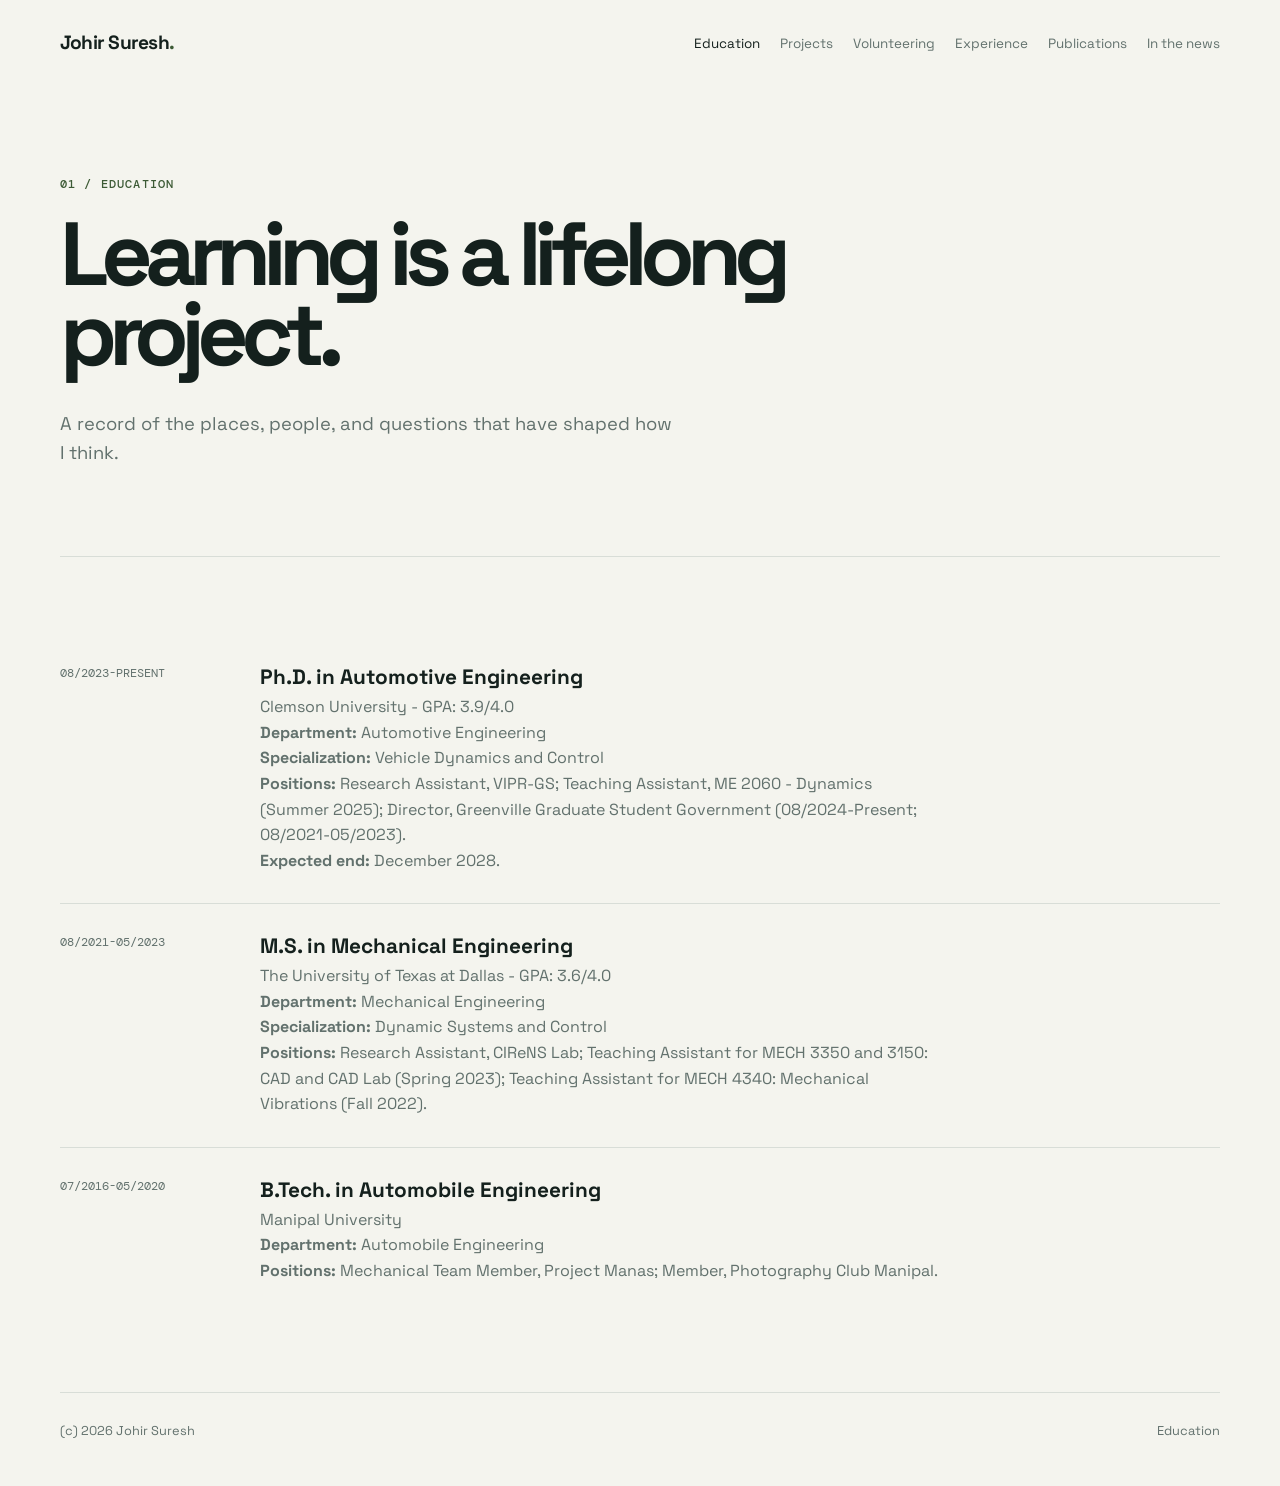
==== education.html @ f19c09bc "first commit, basic info" ====
<!doctype html>
<html lang="en">
<head><meta charset="utf-8"><meta name="viewport" content="width=device-width, initial-scale=1"><title>Education - Johir Suresh</title><link rel="stylesheet" href="assets/css/styles.css"></head>
<body>
<header class="site-header"><a class="brand" href="index.html">Johir Suresh<span>.</span></a><nav class="site-nav" aria-label="Main navigation"><a href="education.html" aria-current="page">Education</a><a href="projects.html">Projects</a><a href="volunteering.html">Volunteering</a><a href="experience.html">Experience</a><a href="publications.html">Publications</a><a href="news.html">In the news</a></nav></header>
<main><section class="page-intro"><p class="eyebrow">01 / Education</p><h1>Learning is a lifelong project.</h1><p class="lede">A record of the places, people, and questions that have shaped how I think.</p></section>
<section class="section"><div class="timeline">
<article class="timeline-item"><span class="meta">08/2023-PRESENT</span><div><h3>Ph.D. in Automotive Engineering</h3><p>Clemson University - GPA: 3.9/4.0</p><p><strong>Department:</strong> Automotive Engineering</p><p><strong>Specialization:</strong> Vehicle Dynamics and Control</p><p><strong>Positions:</strong> Research Assistant, VIPR-GS; Teaching Assistant, ME 2060 - Dynamics (Summer 2025); Director, Greenville Graduate Student Government (08/2024-Present; 08/2021-05/2023).</p><p><strong>Expected end:</strong> December 2028.</p></div></article>
<article class="timeline-item"><span class="meta">08/2021-05/2023</span><div><h3>M.S. in Mechanical Engineering</h3><p>The University of Texas at Dallas - GPA: 3.6/4.0</p><p><strong>Department:</strong> Mechanical Engineering</p><p><strong>Specialization:</strong> Dynamic Systems and Control</p><p><strong>Positions:</strong> Research Assistant, CIReNS Lab; Teaching Assistant for MECH 3350 and 3150: CAD and CAD Lab (Spring 2023); Teaching Assistant for MECH 4340: Mechanical Vibrations (Fall 2022).</p></div></article>
<article class="timeline-item"><span class="meta">07/2016-05/2020</span><div><h3>B.Tech. in Automobile Engineering</h3><p>Manipal University</p><p><strong>Department:</strong> Automobile Engineering</p><p><strong>Positions:</strong> Mechanical Team Member, Project Manas; Member, Photography Club Manipal.</p></div></article>
</div></section></main><footer class="site-footer"><span>(c) 2026 Johir Suresh</span><span>Education</span></footer>
</body></html>
---- assets/css/styles.css ----
@import url('https://fonts.googleapis.com/css2?family=DM+Mono:wght@400;500&family=Space+Grotesk:wght@400;500;600;700&display=swap');

:root {
  --ink: #14201d;
  --muted: #62716d;
  --paper: #f4f4ee;
  --card: #ffffff;
  --line: #d8ddd7;
  --accent: #d5f36b;
  --accent-deep: #3c5a35;
  --max-width: 1160px;
}

* { box-sizing: border-box; }
html { scroll-behavior: smooth; }
body {
  margin: 0;
  color: var(--ink);
  background: var(--paper);
  font-family: 'Space Grotesk', system-ui, sans-serif;
  line-height: 1.6;
}
a { color: inherit; }
.site-header, main, .site-footer { width: min(var(--max-width), calc(100% - 40px)); margin: 0 auto; }
.site-header { display: flex; justify-content: space-between; align-items: center; padding: 28px 0; }
.brand { font-weight: 700; text-decoration: none; letter-spacing: -.04em; font-size: 1.2rem; }
.brand span { color: var(--accent-deep); }
.site-nav { display: flex; flex-wrap: wrap; gap: 20px; justify-content: flex-end; }
.site-nav a { color: var(--muted); font-size: .84rem; text-decoration: none; }
.site-nav a:hover, .site-nav a[aria-current='page'] { color: var(--ink); }
.eyebrow, .label { font: 500 .72rem 'DM Mono', monospace; letter-spacing: .1em; text-transform: uppercase; color: var(--accent-deep); }
.hero { padding: 108px 0 128px; max-width: 850px; }
h1, h2, h3, p { margin-top: 0; }
h1 { font-size: clamp(3.4rem, 9vw, 7.8rem); letter-spacing: -.09em; line-height: .9; margin: 22px 0 34px; max-width: 900px; }
h2 { font-size: clamp(2rem, 4vw, 3.3rem); letter-spacing: -.065em; line-height: 1; margin-bottom: 24px; }
h3 { font-size: 1.3rem; line-height: 1.2; margin-bottom: 9px; }
.lede { max-width: 620px; color: var(--muted); font-size: 1.15rem; }
.button { display: inline-block; background: var(--ink); color: var(--paper); padding: 12px 18px; margin-top: 18px; border-radius: 999px; text-decoration: none; font-size: .9rem; }
.button:hover { background: var(--accent-deep); }
.button.secondary { background: transparent; color: var(--ink); border: 1px solid var(--line); margin-left: 8px; }
.section { padding: 78px 0; border-top: 1px solid var(--line); }
.section-heading { display: flex; justify-content: space-between; align-items: baseline; gap: 20px; margin-bottom: 30px; }
.section-heading a { color: var(--muted); font-size: .88rem; }
.grid { display: grid; grid-template-columns: repeat(3, 1fr); gap: 18px; }
.card { background: var(--card); border: 1px solid var(--line); padding: 26px; min-height: 190px; }
.card p { color: var(--muted); font-size: .94rem; }
.card .meta, .meta { color: var(--muted); font: .75rem 'DM Mono', monospace; }
.page-intro { padding: 90px 0 70px; max-width: 750px; }
.page-intro h1 { font-size: clamp(3.2rem, 7vw, 6.4rem); }
.timeline { display: grid; gap: 0; }
.timeline-item { display: grid; grid-template-columns: 170px 1fr; gap: 30px; padding: 30px 0; border-top: 1px solid var(--line); }
.timeline-item:first-child { border-top: 0; }
.timeline-item h3 { margin-bottom: 4px; }
.timeline-item p { color: var(--muted); max-width: 680px; margin-bottom: 0; }
.tags { display: flex; flex-wrap: wrap; gap: 7px; margin-top: 14px; }
.tag { border: 1px solid var(--line); border-radius: 999px; padding: 3px 9px; color: var(--muted); font-size: .72rem; }
.site-footer { border-top: 1px solid var(--line); padding: 28px 0 45px; display: flex; justify-content: space-between; color: var(--muted); font-size: .8rem; }
@media (max-width: 720px) {
  .site-header { align-items: flex-start; gap: 20px; flex-direction: column; }
  .site-nav { gap: 10px 14px; justify-content: flex-start; }
  .hero { padding: 60px 0 85px; }
  .grid { grid-template-columns: 1fr; }
  .timeline-item { grid-template-columns: 1fr; gap: 8px; }
  .button.secondary { margin-left: 0; }
  .site-footer { flex-direction: column; gap: 8px; }
}
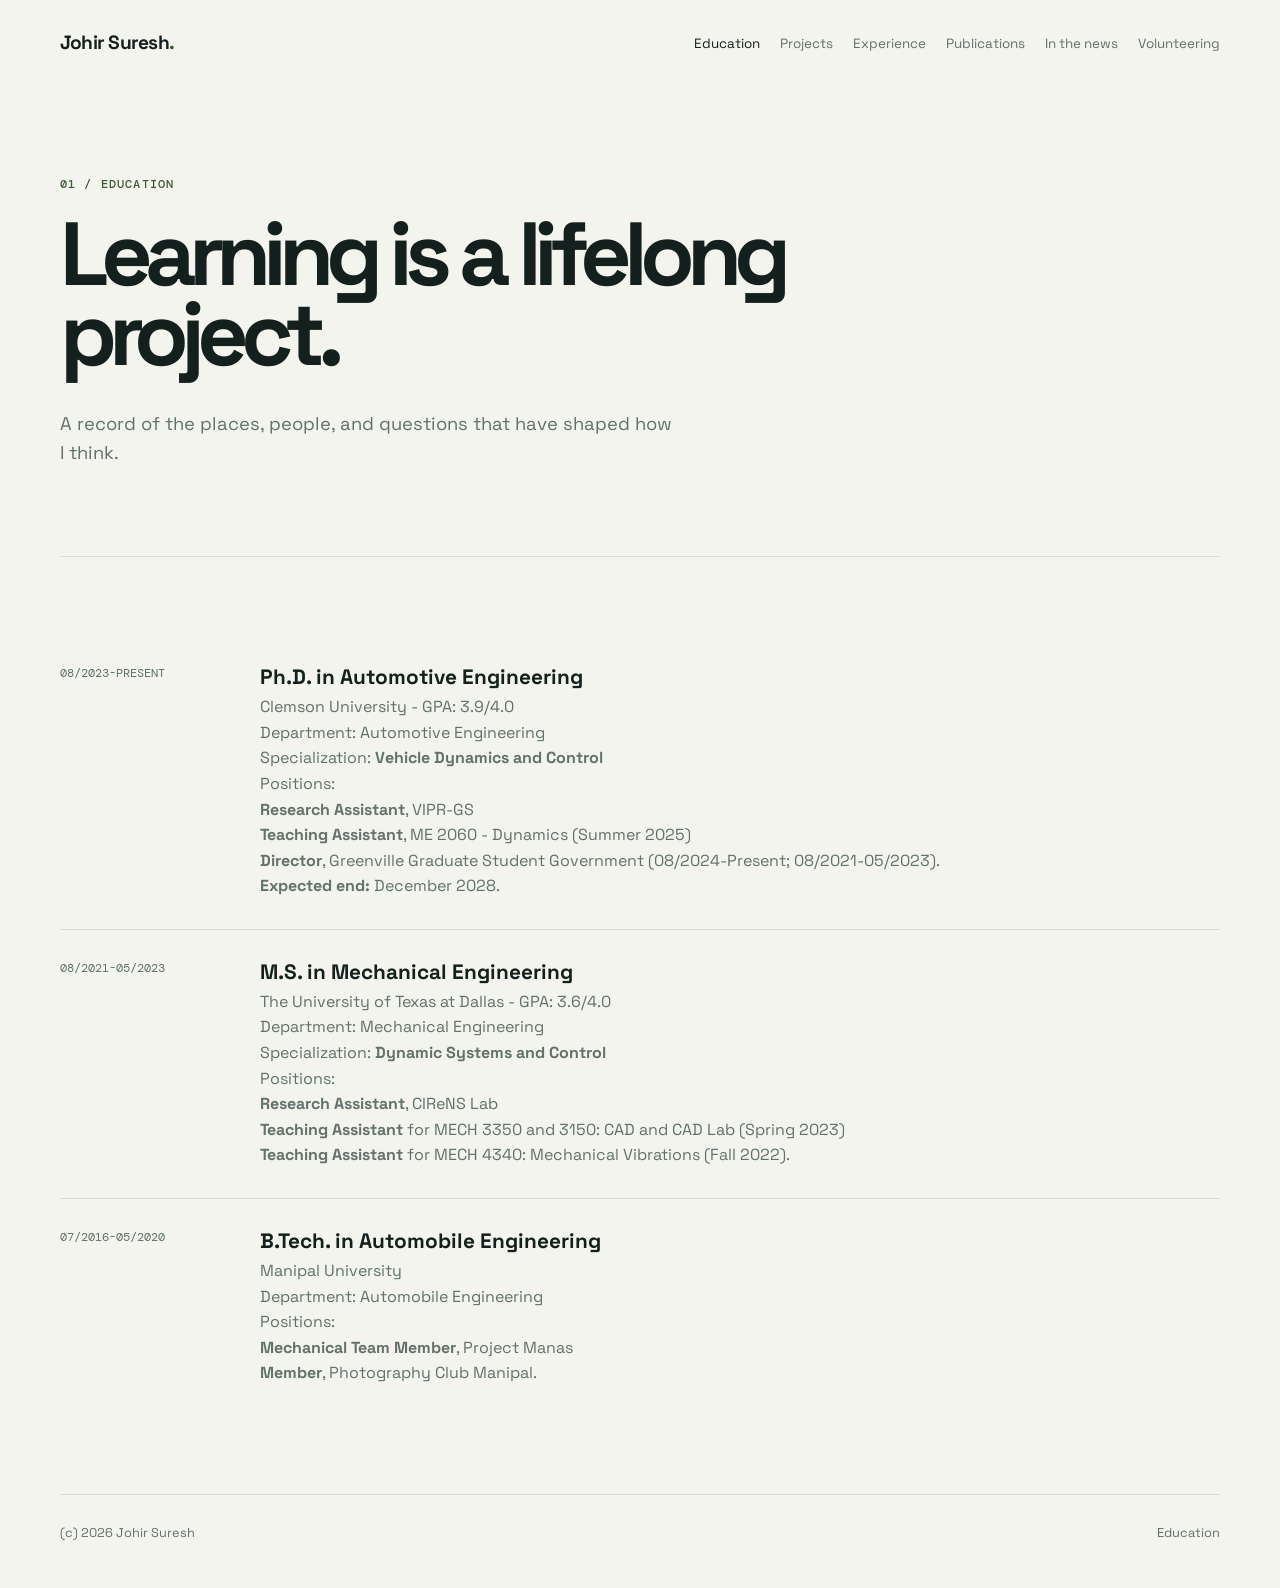
==== commit 39ba0970: "updated many things" ====
--- a/education.html
+++ b/education.html
@@ -5,8 +5,8 @@
 <header class="site-header"><a class="brand" href="index.html">Johir Suresh<span>.</span></a><nav class="site-nav" aria-label="Main navigation"><a href="education.html" aria-current="page">Education</a><a href="projects.html">Projects</a><a href="volunteering.html">Volunteering</a><a href="experience.html">Experience</a><a href="publications.html">Publications</a><a href="news.html">In the news</a></nav></header>
 <main><section class="page-intro"><p class="eyebrow">01 / Education</p><h1>Learning is a lifelong project.</h1><p class="lede">A record of the places, people, and questions that have shaped how I think.</p></section>
 <section class="section"><div class="timeline">
-<article class="timeline-item"><span class="meta">08/2023-PRESENT</span><div><h3>Ph.D. in Automotive Engineering</h3><p>Clemson University - GPA: 3.9/4.0</p><p><strong>Department:</strong> Automotive Engineering</p><p><strong>Specialization:</strong> Vehicle Dynamics and Control</p><p><strong>Positions:</strong> Research Assistant, VIPR-GS; Teaching Assistant, ME 2060 - Dynamics (Summer 2025); Director, Greenville Graduate Student Government (08/2024-Present; 08/2021-05/2023).</p><p><strong>Expected end:</strong> December 2028.</p></div></article>
-<article class="timeline-item"><span class="meta">08/2021-05/2023</span><div><h3>M.S. in Mechanical Engineering</h3><p>The University of Texas at Dallas - GPA: 3.6/4.0</p><p><strong>Department:</strong> Mechanical Engineering</p><p><strong>Specialization:</strong> Dynamic Systems and Control</p><p><strong>Positions:</strong> Research Assistant, CIReNS Lab; Teaching Assistant for MECH 3350 and 3150: CAD and CAD Lab (Spring 2023); Teaching Assistant for MECH 4340: Mechanical Vibrations (Fall 2022).</p></div></article>
-<article class="timeline-item"><span class="meta">07/2016-05/2020</span><div><h3>B.Tech. in Automobile Engineering</h3><p>Manipal University</p><p><strong>Department:</strong> Automobile Engineering</p><p><strong>Positions:</strong> Mechanical Team Member, Project Manas; Member, Photography Club Manipal.</p></div></article>
+<article class="timeline-item"><span class="meta">08/2023-PRESENT</span><div><h3>Ph.D. in Automotive Engineering</h3><p>Clemson University - GPA: 3.9/4.0</p><p>Department: Automotive Engineering</p><p>Specialization: <strong>Vehicle Dynamics and Control</strong></p><p>Positions:<br><strong>Research Assistant</strong>, VIPR-GS<br><strong>Teaching Assistant</strong>, ME 2060 - Dynamics (Summer 2025)<br><strong>Director</strong>, Greenville Graduate Student Government (08/2024-Present; 08/2021-05/2023).</p><p><strong>Expected end:</strong> December 2028.</p></div></article>
+<article class="timeline-item"><span class="meta">08/2021-05/2023</span><div><h3>M.S. in Mechanical Engineering</h3><p>The University of Texas at Dallas - GPA: 3.6/4.0</p><p>Department: Mechanical Engineering</p><p>Specialization: <strong>Dynamic Systems and Control</strong></p><p>Positions:<br><strong>Research Assistant</strong>, CIReNS Lab<br><strong>Teaching Assistant</strong> for MECH 3350 and 3150: CAD and CAD Lab (Spring 2023)<br><strong>Teaching Assistant</strong> for MECH 4340: Mechanical Vibrations (Fall 2022).</p></div></article>
+<article class="timeline-item"><span class="meta">07/2016-05/2020</span><div><h3>B.Tech. in Automobile Engineering</h3><p>Manipal University</p><p>Department: Automobile Engineering</p><p>Positions:<br><strong>Mechanical Team Member</strong>, Project Manas<br><strong>Member</strong>, Photography Club Manipal.</p></div></article>
 </div></section></main><footer class="site-footer"><span>(c) 2026 Johir Suresh</span><span>Education</span></footer>
 </body></html>
--- a/assets/css/styles.css
+++ b/assets/css/styles.css
@@ -26,6 +26,12 @@
 .brand { font-weight: 700; text-decoration: none; letter-spacing: -.04em; font-size: 1.2rem; }
 .brand span { color: var(--accent-deep); }
 .site-nav { display: flex; flex-wrap: wrap; gap: 20px; justify-content: flex-end; }
+.site-nav a[href='education.html'] { order: 1; }
+.site-nav a[href='projects.html'] { order: 2; }
+.site-nav a[href='experience.html'] { order: 3; }
+.site-nav a[href='publications.html'] { order: 4; }
+.site-nav a[href='news.html'] { order: 5; }
+.site-nav a[href='volunteering.html'] { order: 6; }
 .site-nav a { color: var(--muted); font-size: .84rem; text-decoration: none; }
 .site-nav a:hover, .site-nav a[aria-current='page'] { color: var(--ink); }
 .eyebrow, .label { font: 500 .72rem 'DM Mono', monospace; letter-spacing: .1em; text-transform: uppercase; color: var(--accent-deep); }
@@ -35,6 +41,10 @@
 h2 { font-size: clamp(2rem, 4vw, 3.3rem); letter-spacing: -.065em; line-height: 1; margin-bottom: 24px; }
 h3 { font-size: 1.3rem; line-height: 1.2; margin-bottom: 9px; }
 .lede { max-width: 620px; color: var(--muted); font-size: 1.15rem; }
+.social-links { display: flex; gap: 14px; margin: -12px 0 28px; }
+.social-links a { display: inline-flex; color: var(--ink); }
+.social-links a:hover { color: var(--accent-deep); }
+.social-links svg { width: 30px; height: 30px; fill: currentColor; }
 .button { display: inline-block; background: var(--ink); color: var(--paper); padding: 12px 18px; margin-top: 18px; border-radius: 999px; text-decoration: none; font-size: .9rem; }
 .button:hover { background: var(--accent-deep); }
 .button.secondary { background: transparent; color: var(--ink); border: 1px solid var(--line); margin-left: 8px; }
@@ -52,6 +62,10 @@
 .timeline-item:first-child { border-top: 0; }
 .timeline-item h3 { margin-bottom: 4px; }
 .timeline-item p { color: var(--muted); max-width: 680px; margin-bottom: 0; }
+.news-entry { display: grid; grid-template-columns: minmax(180px, 260px) 1fr; gap: 24px; align-items: start; }
+.news-image-link { display: block; overflow: hidden; background: var(--line); }
+.news-image { display: block; width: 100%; aspect-ratio: 4 / 3; object-fit: cover; transition: transform .25s ease; }
+.news-image-link:hover .news-image { transform: scale(1.03); }
 .tags { display: flex; flex-wrap: wrap; gap: 7px; margin-top: 14px; }
 .tag { border: 1px solid var(--line); border-radius: 999px; padding: 3px 9px; color: var(--muted); font-size: .72rem; }
 .site-footer { border-top: 1px solid var(--line); padding: 28px 0 45px; display: flex; justify-content: space-between; color: var(--muted); font-size: .8rem; }
@@ -61,6 +75,7 @@
   .hero { padding: 60px 0 85px; }
   .grid { grid-template-columns: 1fr; }
   .timeline-item { grid-template-columns: 1fr; gap: 8px; }
+  .news-entry { grid-template-columns: 1fr; gap: 18px; }
   .button.secondary { margin-left: 0; }
   .site-footer { flex-direction: column; gap: 8px; }
 }
